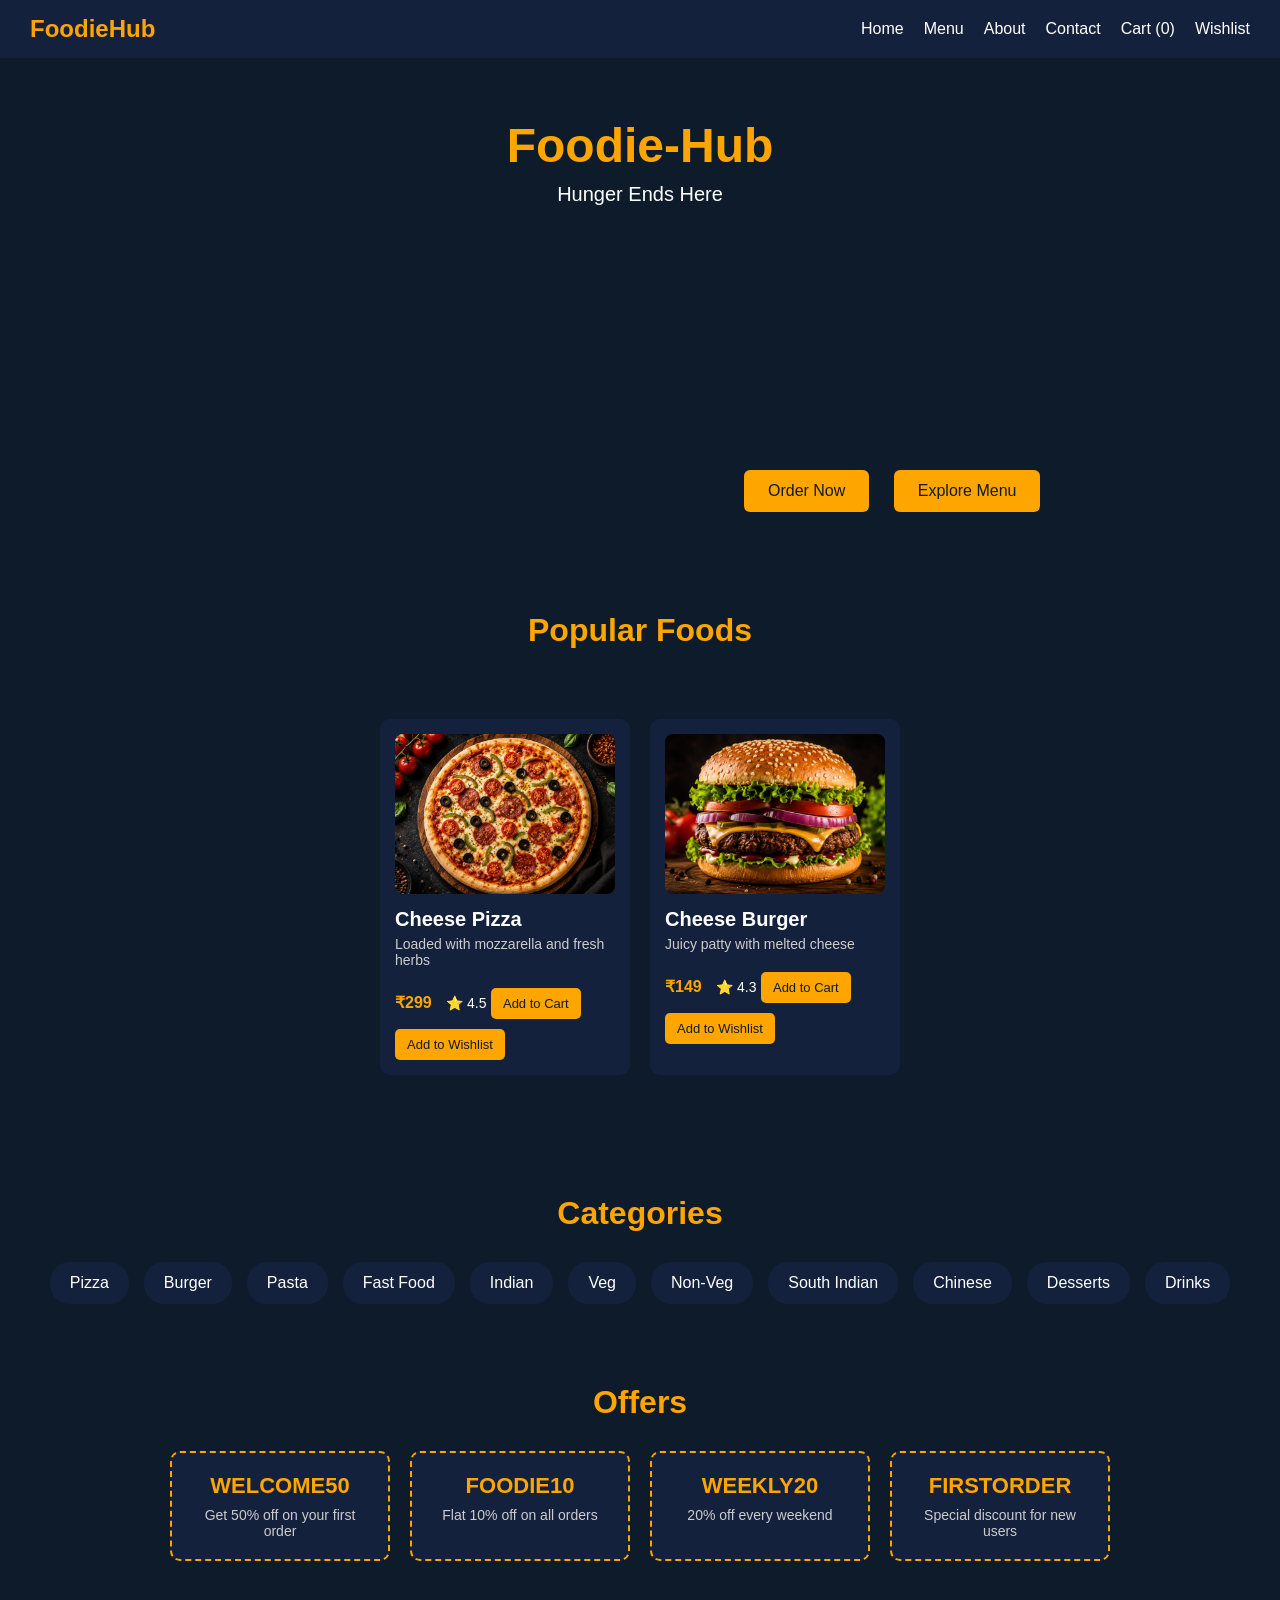
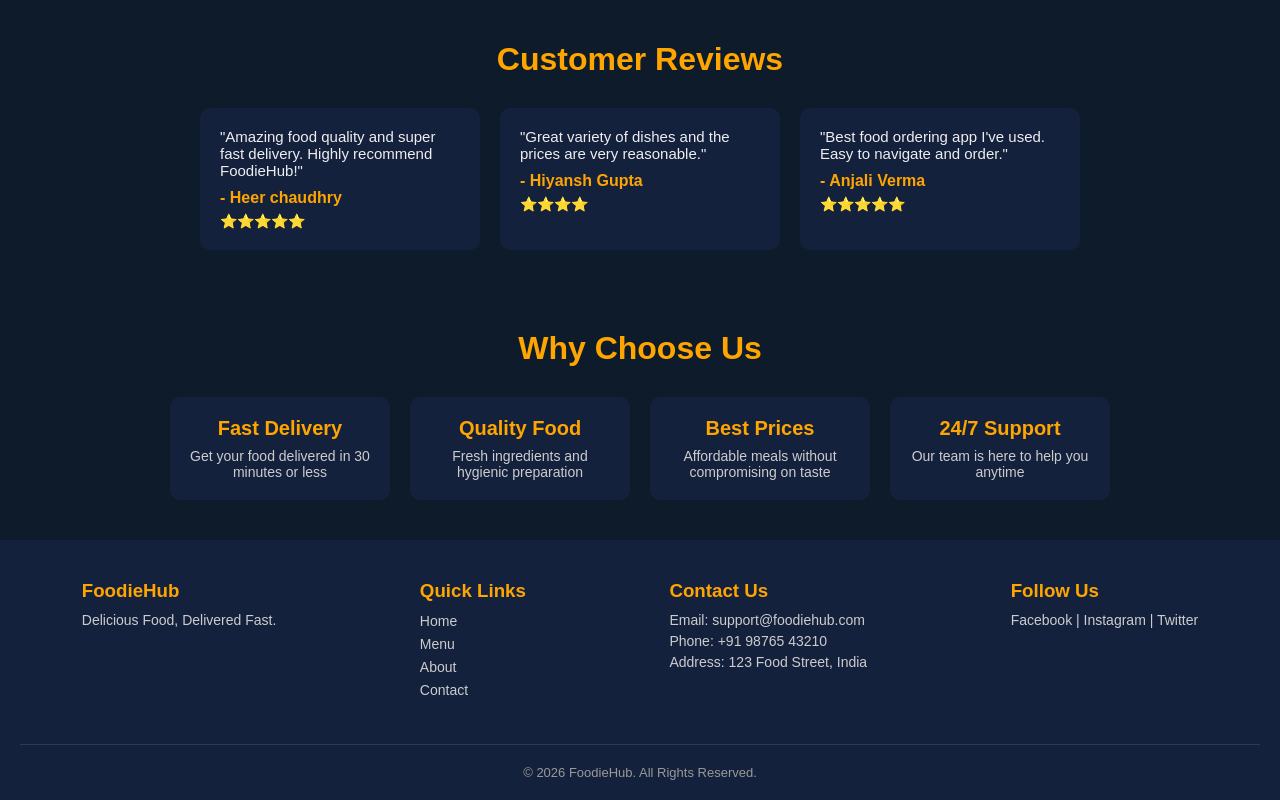
==== index.html @ 2cc599e1 "Initial FoodieHub website" ====
<!DOCTYPE html>
<html lang="en">
<head>
  <meta charset="UTF-8">
  <meta name="viewport" content="width=device-width, initial-scale=1.0">
  <title>Foodie-Hub</title>
  <link rel="stylesheet" href="style.css">
</head>
<body>
  <nav>
    <div class="logo">FoodieHub</div>
    <ul>
      <li><a href="index.html">Home</a></li>
      <li><a href="menu.html">Menu</a></li>
      <li><a href="about.html">About</a></li>
      <li><a href="contact.html">Contact</a></li>
      <li><a href="cart.html">Cart (<span id="cartCount">0</span>)</a></li>
      <li><a href="wishlist.html">Wishlist</a></li>
    </ul>
  </nav>

  <section class="hero">
    <h1>Foodie-Hub</h1>
    <p>Hunger Ends Here</p>
    <video src="images/hero-food.mp4" alt="Delicious food" autoplay muted loop></video>
    <button>Order Now</button>
    <button>Explore Menu</button>
  </section>

  <section class="popular-foods">
    <h2>Popular Foods</h2>
    <div class="food-cards">
      <div class="food-card">
        <img src="images/pizza.jpg" alt="Cheese Pizza">
        <h3>Cheese Pizza</h3>
        <p>Loaded with mozzarella and fresh herbs</p>
        <span class="price">₹299</span>
        <span class="rating">⭐ 4.5</span>
        <button>Add to Cart</button>
        <button>Add to Wishlist</button>
      </div>
      <div class="food-card">
        <img src="images/burger.jpg" alt="Cheese Burger">
        <h3>Cheese Burger</h3>
        <p>Juicy patty with melted cheese</p>
        <span class="price">₹149</span>
        <span class="rating">⭐ 4.3</span>
        <button>Add to Cart</button>
        <button>Add to Wishlist</button>
      </div>
    </div>
  </section>

  <section class="categories">
    <h2>Categories</h2>
    <div class="category-list">
      <div class="category-item">Pizza</div>
      <div class="category-item">Burger</div>
      <div class="category-item">Pasta</div>
      <div class="category-item">Fast Food</div>
      <div class="category-item">Indian</div>
      <div class="category-item">Veg</div>
      <div class="category-item">Non-Veg</div>
      <div class="category-item">South Indian</div>
      <div class="category-item">Chinese</div>
      <div class="category-item">Desserts</div>
      <div class="category-item">Drinks</div>
    </div>
  </section>

  <section class="offers">
    <h2>Offers</h2>
    <div class="offer-list">
      <div class="offer-item">
        <h3>WELCOME50</h3>
        <p>Get 50% off on your first order</p>
      </div>
      <div class="offer-item">
        <h3>FOODIE10</h3>
        <p>Flat 10% off on all orders</p>
      </div>
      <div class="offer-item">
        <h3>WEEKLY20</h3>
        <p>20% off every weekend</p>
      </div>
      <div class="offer-item">
        <h3>FIRSTORDER</h3>
        <p>Special discount for new users</p>
      </div>
    </div>
  </section>

  <section class="reviews">
    <h2>Customer Reviews</h2>
    <div class="review-list">
      <div class="review-item">
        <p>"Amazing food quality and super fast delivery. Highly recommend FoodieHub!"</p>
        <span class="reviewer-name">- Heer chaudhry</span>
        <span class="rating">⭐⭐⭐⭐⭐</span>
      </div>
      <div class="review-item">
        <p>"Great variety of dishes and the prices are very reasonable."</p>
        <span class="reviewer-name">- Hiyansh Gupta</span>
        <span class="rating">⭐⭐⭐⭐</span>
      </div>
      <div class="review-item">
        <p>"Best food ordering app I've used. Easy to navigate and order."</p>
        <span class="reviewer-name">- Anjali Verma</span>
        <span class="rating">⭐⭐⭐⭐⭐</span>
      </div>
    </div>
  </section>

  <section class="why-choose-us">
    <h2>Why Choose Us</h2>
    <div class="feature-list">
      <div class="feature-item">
        <h3>Fast Delivery</h3>
        <p>Get your food delivered in 30 minutes or less</p>
      </div>
      <div class="feature-item">
        <h3>Quality Food</h3>
        <p>Fresh ingredients and hygienic preparation</p>
      </div>
      <div class="feature-item">
        <h3>Best Prices</h3>
        <p>Affordable meals without compromising on taste</p>
      </div>
      <div class="feature-item">
        <h3>24/7 Support</h3>
        <p>Our team is here to help you anytime</p>
      </div>
    </div>
  </section>

  <footer>
    <div class="footer-section">
      <h3>FoodieHub</h3>
      <p>Delicious Food, Delivered Fast.</p>
    </div>
    <div class="footer-section">
      <h3>Quick Links</h3>
      <ul>
        <li><a href="index.html">Home</a></li>
        <li><a href="menu.html">Menu</a></li>
        <li><a href="about.html">About</a></li>
        <li><a href="contact.html">Contact</a></li>
      </ul>
    </div>
    <div class="footer-section">
      <h3>Contact Us</h3>
      <p>Email: support@foodiehub.com</p>
      <p>Phone: +91 98765 43210</p>
      <p>Address: 123 Food Street, India</p>
    </div>
    <div class="footer-section">
      <h3>Follow Us</h3>
      <p>Facebook | Instagram | Twitter</p>
    </div>
    <p class="copyright">© 2026 FoodieHub. All Rights Reserved.</p>
  </footer>
</body>
</html>
---- style.css ----
* {
  margin: 0;
  padding: 0;
  box-sizing: border-box;
  font-family: Arial, sans-serif;
}

body {
  background-color: #0d1b2a;
  color: white;
}

nav {
  display: flex;
  justify-content: space-between;
  align-items: center;
  background-color: #14213d;
  padding: 15px 30px;
}

nav .logo {
  font-size: 24px;
  font-weight: bold;
  color: orange;
}

nav ul {
  display: flex;
  list-style: none;
  gap: 20px;
}

nav ul li a {
  color: white;
  text-decoration: none;
  font-size: 16px;
}

nav ul li a:hover {
  color: orange;
}

.hero {
  text-align: center;
  padding: 60px 20px;
}

.hero h1 {
  font-size: 48px;
  color: orange;
  margin-bottom: 10px;
}

.hero p {
  font-size: 20px;
  margin-bottom: 20px;
}

.hero video {
  width: 100%;
  max-width: 500px;
  border-radius: 10px;
  margin-bottom: 20px;
}

.hero button {
  background-color: orange;
  color: #0d1b2a;
  border: none;
  padding: 12px 24px;
  margin: 0 10px;
  font-size: 16px;
  border-radius: 6px;
  cursor: pointer;
  transition: 0.3s;
}

.hero button:hover {
  background-color: white;
}

.food-cards {
  display: flex;
  justify-content: center;
  gap: 20px;
  padding: 40px 20px;
}

.popular-foods {
  padding: 40px 20px;
  text-align: center;
}

.popular-foods h2 {
  font-size: 32px;
  color: orange;
  margin-bottom: 30px;
}

.food-cards {
  display: flex;
  flex-wrap: wrap;
  justify-content: center;
  gap: 20px;
}

.food-card {
  background-color: #14213d;
  border-radius: 10px;
  padding: 15px;
  width: 250px;
  text-align: left;
  transition: 0.3s;
}

.food-card:hover {
  transform: translateY(-5px);
  box-shadow: 0 8px 20px rgba(0, 0, 0, 0.4);
}

.food-card img {
  width: 100%;
  height: 160px;
  object-fit: cover;
  border-radius: 8px;
  margin-bottom: 10px;
}

.food-card h3 {
  font-size: 20px;
  margin-bottom: 5px;
}

.food-card p {
  font-size: 14px;
  color: #cccccc;
  margin-bottom: 10px;
}

.food-card .price {
  font-weight: bold;
  color: orange;
  margin-right: 10px;
}

.food-card .rating {
  font-size: 14px;
}

.food-card button {
  background-color: orange;
  color: #0d1b2a;
  border: none;
  padding: 8px 12px;
  margin-top: 10px;
  margin-right: 5px;
  border-radius: 5px;
  cursor: pointer;
  font-size: 13px;
  transition: 0.3s;
}

.food-card button:hover {
  background-color: white;
}

.categories {
  padding: 40px 20px;
  text-align: center;
}

.categories h2 {
  font-size: 32px;
  color: orange;
  margin-bottom: 30px;
}

.category-list {
  display: flex;
  flex-wrap: wrap;
  justify-content: center;
  gap: 15px;
}

.category-item {
  background-color: #14213d;
  padding: 12px 20px;
  border-radius: 20px;
  cursor: pointer;
  transition: 0.3s;
}

.category-item:hover {
  background-color: orange;
  color: #0d1b2a;
}

.offers {
  padding: 40px 20px;
  text-align: center;
}

.offers h2 {
  font-size: 32px;
  color: orange;
  margin-bottom: 30px;
}

.offer-list {
  display: flex;
  flex-wrap: wrap;
  justify-content: center;
  gap: 20px;
}

.offer-item {
  background-color: #14213d;
  border: 2px dashed orange;
  border-radius: 10px;
  padding: 20px;
  width: 220px;
}

.offer-item h3 {
  color: orange;
  font-size: 22px;
  margin-bottom: 8px;
}

.offer-item p {
  font-size: 14px;
  color: #cccccc;
}

.reviews {
  padding: 40px 20px;
  text-align: center;
}

.reviews h2 {
  font-size: 32px;
  color: orange;
  margin-bottom: 30px;
}

.review-list {
  display: flex;
  flex-wrap: wrap;
  justify-content: center;
  gap: 20px;
}

.review-item {
  background-color: #14213d;
  border-radius: 10px;
  padding: 20px;
  width: 280px;
  text-align: left;
}

.review-item p {
  font-size: 15px;
  margin-bottom: 10px;
  color: #eeeeee;
}

.review-item .reviewer-name {
  display: block;
  font-weight: bold;
  color: orange;
  margin-bottom: 5px;
}

.review-item .rating {
  font-size: 14px;
}

.why-choose-us {
  padding: 40px 20px;
  text-align: center;
}

.why-choose-us h2 {
  font-size: 32px;
  color: orange;
  margin-bottom: 30px;
}

.feature-list {
  display: flex;
  flex-wrap: wrap;
  justify-content: center;
  gap: 20px;
}

.feature-item {
  background-color: #14213d;
  border-radius: 10px;
  padding: 20px;
  width: 220px;
}

.feature-item h3 {
  color: orange;
  font-size: 20px;
  margin-bottom: 8px;
}

.feature-item p {
  font-size: 14px;
  color: #cccccc;
}

footer {
  background-color: #14213d;
  padding: 40px 20px 20px;
  display: flex;
  flex-wrap: wrap;
  justify-content: space-around;
  gap: 20px;
}

.footer-section h3 {
  color: orange;
  margin-bottom: 10px;
}

.footer-section p {
  font-size: 14px;
  color: #cccccc;
  margin-bottom: 5px;
}

.footer-section ul {
  list-style: none;
}

.footer-section ul li {
  margin-bottom: 5px;
}

.footer-section ul li a {
  color: #cccccc;
  text-decoration: none;
  font-size: 14px;
}

.footer-section ul li a:hover {
  color: orange;
}

.copyright {
  width: 100%;
  text-align: center;
  padding-top: 20px;
  font-size: 13px;
  color: #999999;
  border-top: 1px solid #2a3a5a;
  margin-top: 20px;
}

footer {
  background-color: #14213d;
  padding: 40px 20px 20px;
  display: flex;
  flex-wrap: wrap;
  justify-content: space-around;
  gap: 20px;
}

.footer-section h3 {
  color: orange;
  margin-bottom: 10px;
}

.footer-section p {
  font-size: 14px;
  color: #cccccc;
  margin-bottom: 5px;
}

.footer-section ul {
  list-style: none;
}

.footer-section ul li {
  margin-bottom: 5px;
}

.footer-section ul li a {
  color: #cccccc;
  text-decoration: none;
  font-size: 14px;
}

.footer-section ul li a:hover {
  color: orange;
}

.copyright {
  width: 100%;
  text-align: center;
  padding-top: 20px;
  font-size: 13px;
  color: #999999;
  border-top: 1px solid #2a3a5a;
  margin-top: 20px;
}

.search-section {
  text-align: center;
  padding: 30px 20px 10px;
}

.search-section input {
  width: 100%;
  max-width: 400px;
  padding: 12px 20px;
  border: none;
  border-radius: 25px;
  font-size: 16px;
  background-color: #14213d;
  color: white;
}

.search-section input::placeholder {
  color: #aaaaaa;
}

.menu-categories {
  display: flex;
  flex-wrap: wrap;
  justify-content: center;
  gap: 12px;
  padding: 20px;
}

.category-btn {
  background-color: #14213d;
  color: white;
  border: none;
  padding: 10px 18px;
  border-radius: 20px;
  cursor: pointer;
  font-size: 14px;
  transition: 0.3s;
}

.category-btn:hover {
  background-color: orange;
  color: #0d1b2a;
}

.category-btn.active {
  background-color: orange;
  color: #0d1b2a;
}

.menu-foods {
  padding: 20px;
}
.cart-section {
  padding: 40px 20px;
}

.cart-section h2 {
  font-size: 32px;
  color: orange;
  text-align: center;
  margin-bottom: 30px;
}

.cart-items {
  display: flex;
  flex-direction: column;
  gap: 15px;
  max-width: 700px;
  margin: 0 auto;
}

.cart-item {
  background-color: #14213d;
  border-radius: 10px;
  padding: 15px;
  display: flex;
  align-items: center;
  gap: 15px;
}

.cart-item img {
  width: 80px;
  height: 80px;
  object-fit: cover;
  border-radius: 8px;
}

.cart-item h3 {
  font-size: 18px;
  margin-bottom: 5px;
}

.cart-item p {
  font-size: 14px;
  color: #cccccc;
}

.cart-summary {
  max-width: 700px;
  margin: 30px auto 0;
  background-color: #14213d;
  padding: 20px;
  border-radius: 10px;
}

.cart-summary p {
  font-size: 16px;
  margin-bottom: 10px;
}

.cart-summary button {
  background-color: orange;
  color: #0d1b2a;
  border: none;
  padding: 12px 24px;
  border-radius: 6px;
  font-size: 16px;
  cursor: pointer;
  margin-top: 10px;
  transition: 0.3s;
}

.cart-summary button:hover {
  background-color: white;
}
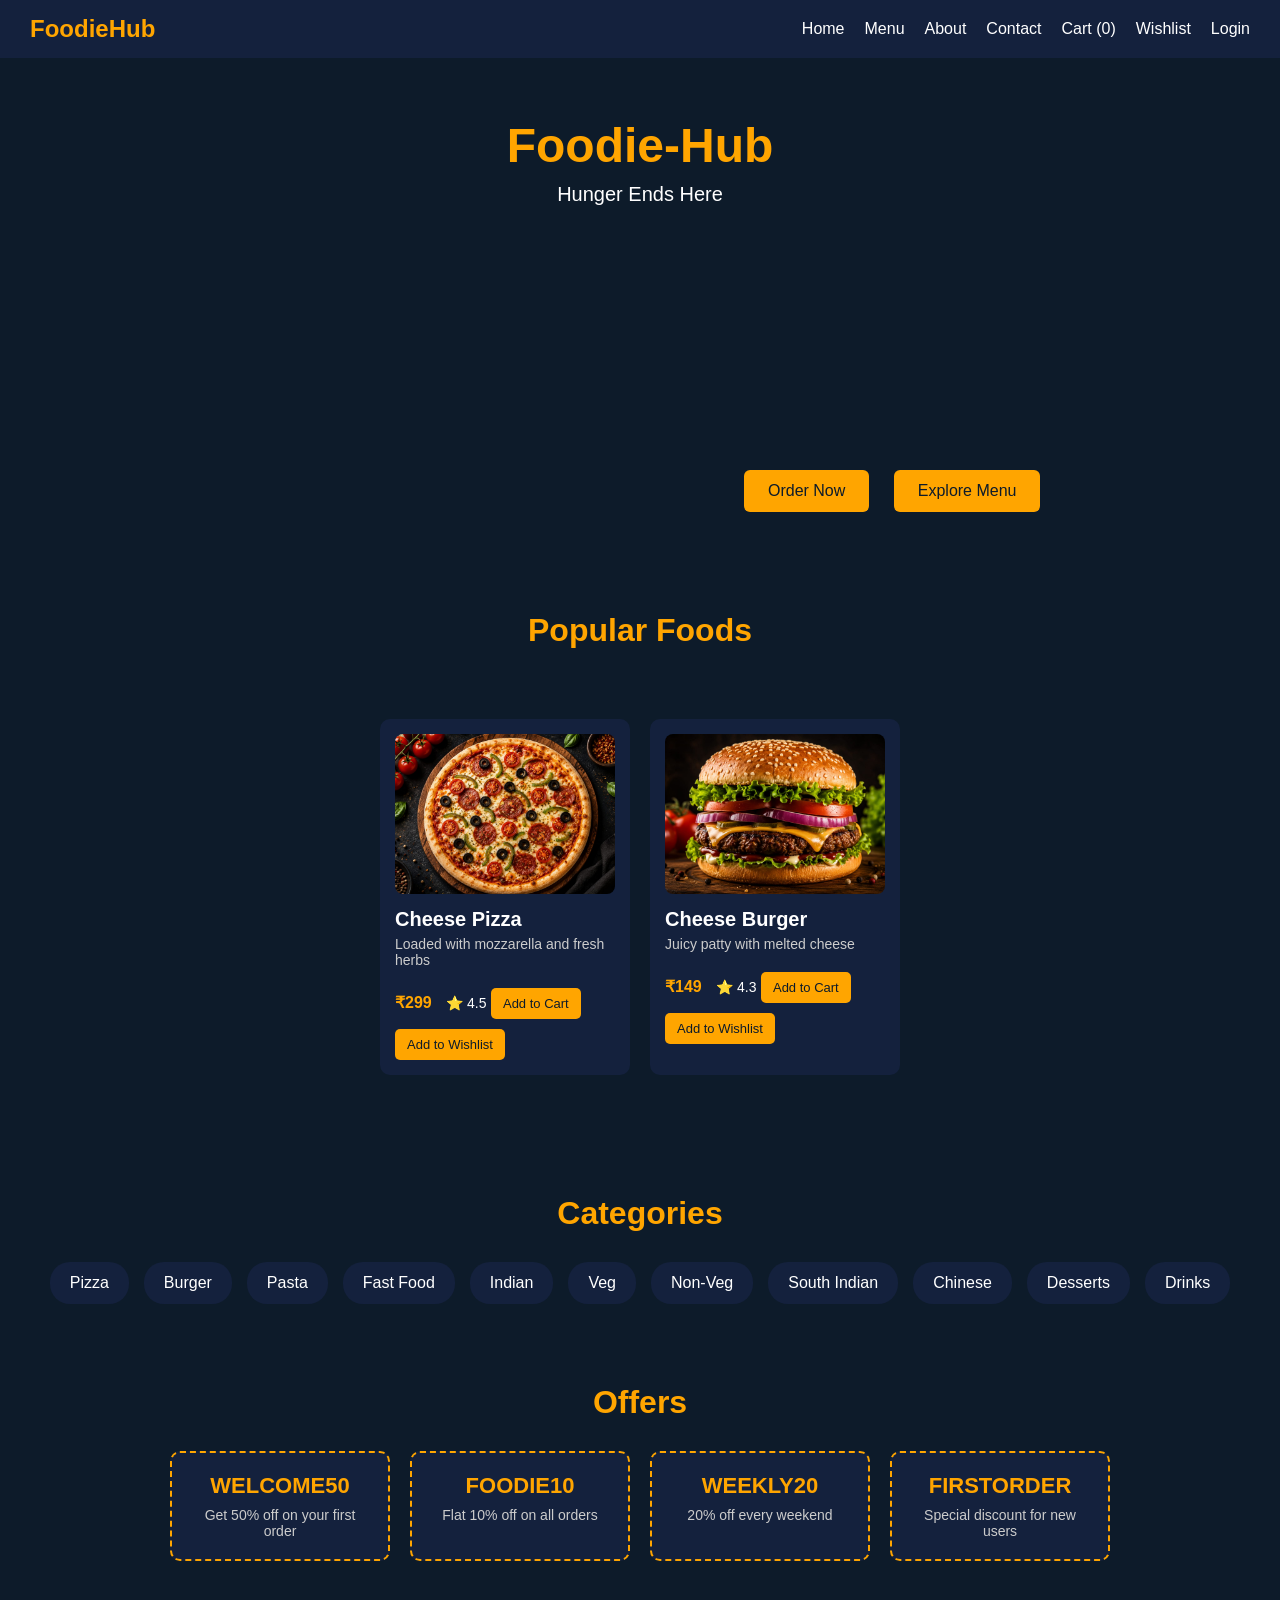
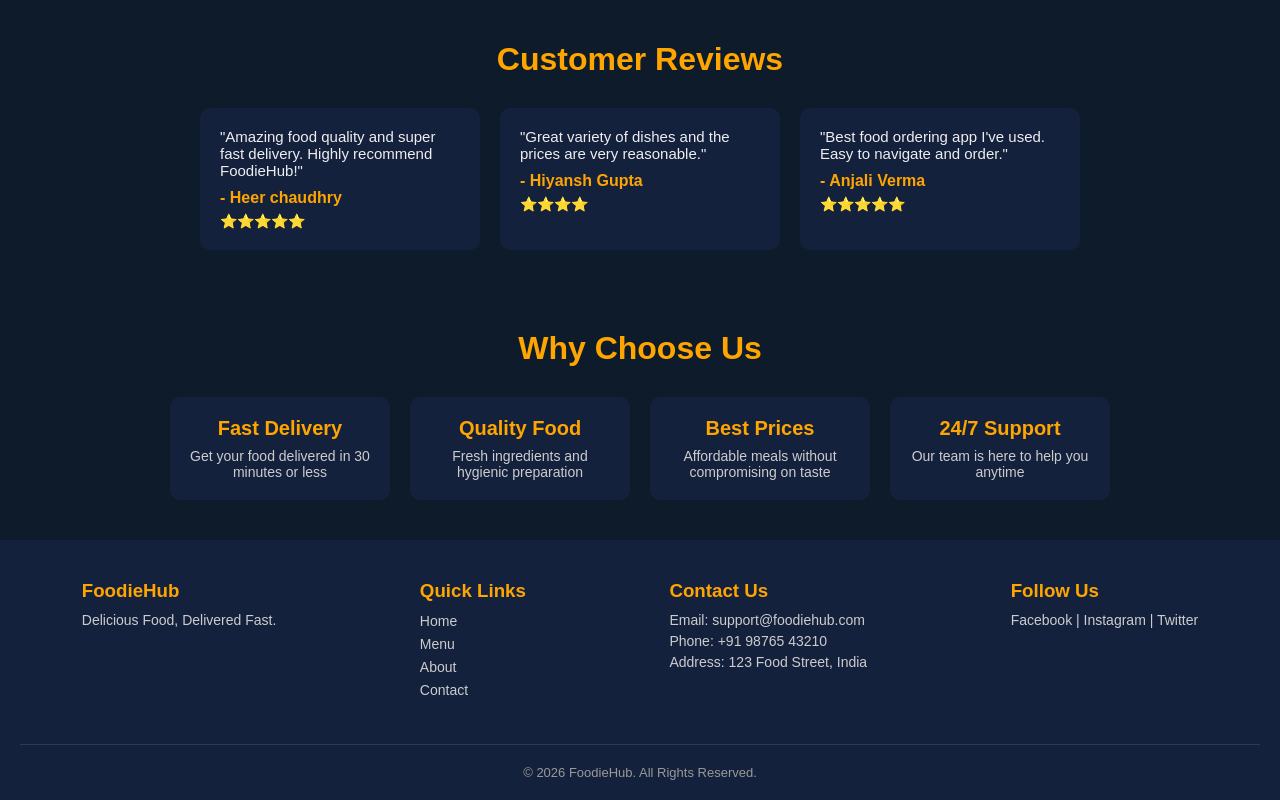
==== commit 1b5cf626: "Add new FoodieHub pages" ====
--- a/index.html
+++ b/index.html
@@ -16,6 +16,7 @@
       <li><a href="contact.html">Contact</a></li>
       <li><a href="cart.html">Cart (<span id="cartCount">0</span>)</a></li>
       <li><a href="wishlist.html">Wishlist</a></li>
+      <li id="authLink"><a href="login.html">Login</a></li>
     </ul>
   </nav>
 
--- a/style.css
+++ b/style.css
@@ -531,4 +531,68 @@
 
 .cart-summary button:hover {
   background-color: white;
+}
+.auth-section {
+  max-width: 400px;
+  margin: 60px auto;
+  padding: 30px;
+  background-color: #14213d;
+  border-radius: 10px;
+  text-align: center;
+}
+
+.auth-section h2 {
+  color: orange;
+  font-size: 28px;
+  margin-bottom: 25px;
+}
+
+.auth-section form {
+  display: flex;
+  flex-direction: column;
+  gap: 15px;
+}
+
+.auth-section input {
+  padding: 12px 15px;
+  border: none;
+  border-radius: 6px;
+  font-size: 15px;
+  background-color: #0d1b2a;
+  color: white;
+}
+
+.auth-section input::placeholder {
+  color: #aaaaaa;
+}
+
+.auth-section button {
+  background-color: orange;
+  color: #0d1b2a;
+  border: none;
+  padding: 12px;
+  border-radius: 6px;
+  font-size: 16px;
+  cursor: pointer;
+  font-weight: bold;
+  transition: 0.3s;
+}
+
+.auth-section button:hover {
+  background-color: white;
+}
+
+.auth-section p {
+  margin-top: 20px;
+  font-size: 14px;
+  color: #cccccc;
+}
+
+.auth-section p a {
+  color: orange;
+  text-decoration: none;
+}
+
+.auth-section p a:hover {
+  text-decoration: underline;
 }
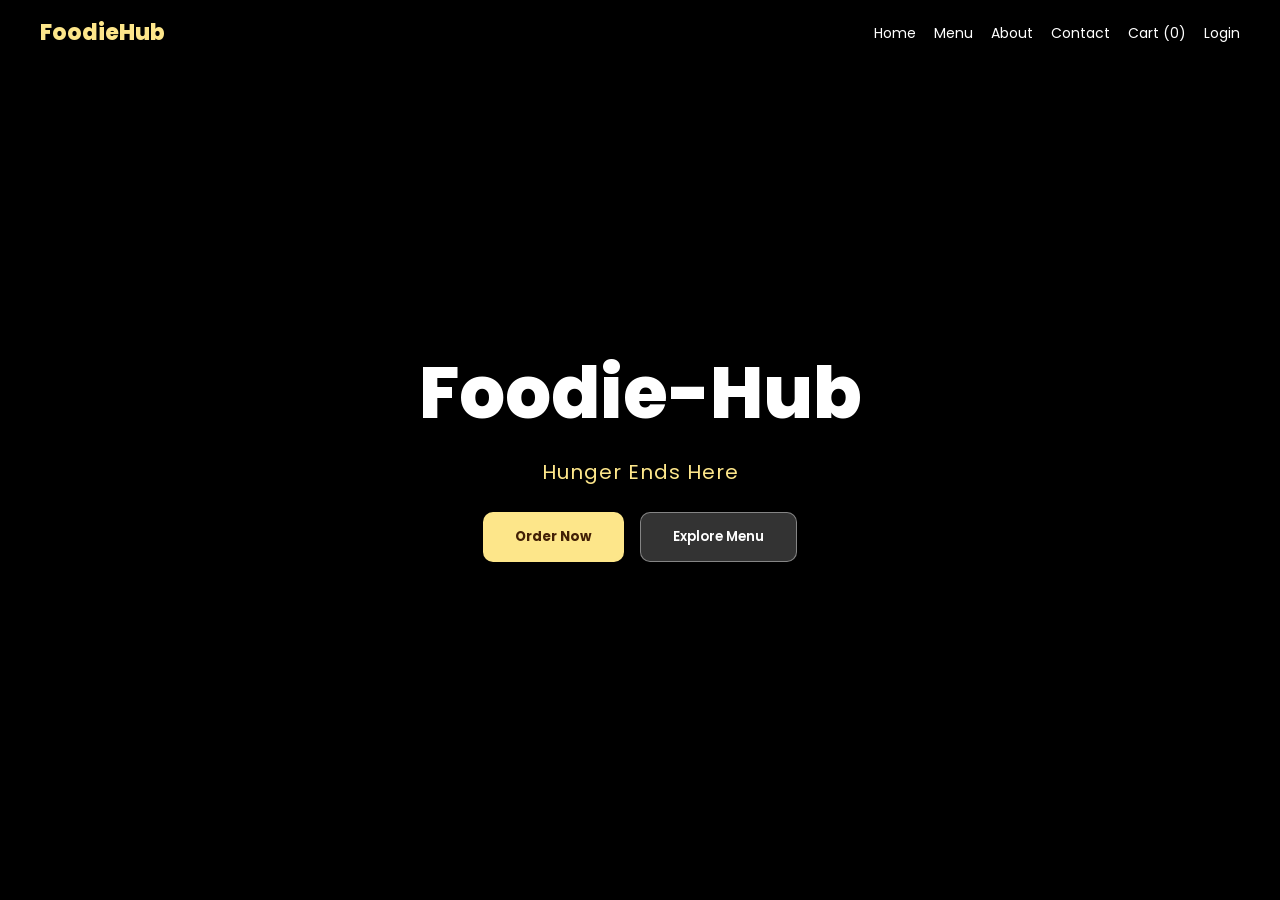
==== commit 4462d0d4: "Initial FoodieHub website" ====
--- a/index.html
+++ b/index.html
@@ -4,7 +4,80 @@
   <meta charset="UTF-8">
   <meta name="viewport" content="width=device-width, initial-scale=1.0">
   <title>Foodie-Hub</title>
-  <link rel="stylesheet" href="style.css">
+  <style>
+    @import url('https://fonts.googleapis.com/css2?family=Poppins:wght@600;800&display=swap');
+    *{margin:0;padding:0;box-sizing:border-box;font-family:'Poppins',sans-serif}
+    body{background:#000;overflow-x:hidden}
+
+    nav{
+      position:fixed;top:0;left:0;width:100%;z-index:1000;
+      display:flex;justify-content:space-between;align-items:center;
+      padding:16px 40px;background:rgba(0,0,0,0.4);backdrop-filter:blur(12px);
+    }
+    .logo{font-weight:800;font-size:22px;color:#fde68a}
+    nav ul{display:flex;gap:18px;list-style:none}
+    nav ul a{color:#fff;text-decoration:none;font-size:14px}
+
+    .hero{
+      height:100vh;
+      width:100vw;
+      position:relative;
+      overflow:hidden;
+      display:flex;
+      align-items:center;
+      justify-content:center;
+      background:#000;
+    }
+    .hero-video{
+      position:absolute;
+      top:0;left:0;
+      width:100%;
+      height:100%;
+      object-fit:cover;
+    }
+    .hero-overlay{
+      position:absolute;top:0;left:0;width:100%;height:100%;
+      background: rgba(0,0,0,0.45);
+      z-index:2;
+    }
+    .hero-content{
+      position:relative;z-index:3;text-align:center;
+    }
+    .hero-content h1{
+      font-size:72px;font-weight:800;color:#fff;
+      text-shadow:0 5px 20px rgba(0,0,0,0.8);
+    }
+    .hero-content 
+    p{
+      font-size:20px;
+      color:#fde68a;
+      margin:10px 0 25px;
+      letter-spacing:1px
+    }
+    .hero-btns
+    {
+      display:flex;
+      gap:16px;
+      justify-content:center
+    }
+    .btn-gold
+    {
+      background:#fde68a;color:#422006;
+      padding:14px 32px;
+      border-radius:10px;
+      border:none;
+      font-weight:700;
+      cursor:pointer
+    }
+    .btn-glass
+    {
+      background:rgba(255,255,255,0.2);
+      color:#fff;
+      padding:14px 32px;
+      border-radius:10px;
+      border:1px solid rgba(255,255,255,0.4);backdrop-filter:blur(10px);font-weight:600;cursor:pointer
+    }
+  </style>
 </head>
 <body>
   <nav>
@@ -14,151 +87,29 @@
       <li><a href="menu.html">Menu</a></li>
       <li><a href="about.html">About</a></li>
       <li><a href="contact.html">Contact</a></li>
-      <li><a href="cart.html">Cart (<span id="cartCount">0</span>)</a></li>
-      <li><a href="wishlist.html">Wishlist</a></li>
-      <li id="authLink"><a href="login.html">Login</a></li>
+      <li><a href="cart.html">Cart (0)</a></li>
+      <li><a href="login.html">Login</a></li>
     </ul>
   </nav>
 
   <section class="hero">
-    <h1>Foodie-Hub</h1>
-    <p>Hunger Ends Here</p>
-    <video src="images/hero-food.mp4" alt="Delicious food" autoplay muted loop></video>
-    <button>Order Now</button>
-    <button>Explore Menu</button>
-  </section>
+    <video class="hero-video" autoplay muted loop playsinline>
+      <source src="images/hero.mp4" type="video/mp4">
+    </video>
+    <div class="hero-overlay"></div>
+    <div class="hero-content">
+      <h1>Foodie-Hub</h1>
+      <p>Hunger Ends Here</p>
+      <div class="hero-btns">
+      <button class="btn-gold" onclick="window.location.href='menu.html'">
+  Order Now
+</button>
 
-  <section class="popular-foods">
-    <h2>Popular Foods</h2>
-    <div class="food-cards">
-      <div class="food-card">
-        <img src="images/pizza.jpg" alt="Cheese Pizza">
-        <h3>Cheese Pizza</h3>
-        <p>Loaded with mozzarella and fresh herbs</p>
-        <span class="price">₹299</span>
-        <span class="rating">⭐ 4.5</span>
-        <button>Add to Cart</button>
-        <button>Add to Wishlist</button>
-      </div>
-      <div class="food-card">
-        <img src="images/burger.jpg" alt="Cheese Burger">
-        <h3>Cheese Burger</h3>
-        <p>Juicy patty with melted cheese</p>
-        <span class="price">₹149</span>
-        <span class="rating">⭐ 4.3</span>
-        <button>Add to Cart</button>
-        <button>Add to Wishlist</button>
+<button class="btn-glass" onclick="window.location.href='menu.html'">
+  Explore Menu
+</button>
       </div>
     </div>
   </section>
-
-  <section class="categories">
-    <h2>Categories</h2>
-    <div class="category-list">
-      <div class="category-item">Pizza</div>
-      <div class="category-item">Burger</div>
-      <div class="category-item">Pasta</div>
-      <div class="category-item">Fast Food</div>
-      <div class="category-item">Indian</div>
-      <div class="category-item">Veg</div>
-      <div class="category-item">Non-Veg</div>
-      <div class="category-item">South Indian</div>
-      <div class="category-item">Chinese</div>
-      <div class="category-item">Desserts</div>
-      <div class="category-item">Drinks</div>
-    </div>
-  </section>
-
-  <section class="offers">
-    <h2>Offers</h2>
-    <div class="offer-list">
-      <div class="offer-item">
-        <h3>WELCOME50</h3>
-        <p>Get 50% off on your first order</p>
-      </div>
-      <div class="offer-item">
-        <h3>FOODIE10</h3>
-        <p>Flat 10% off on all orders</p>
-      </div>
-      <div class="offer-item">
-        <h3>WEEKLY20</h3>
-        <p>20% off every weekend</p>
-      </div>
-      <div class="offer-item">
-        <h3>FIRSTORDER</h3>
-        <p>Special discount for new users</p>
-      </div>
-    </div>
-  </section>
-
-  <section class="reviews">
-    <h2>Customer Reviews</h2>
-    <div class="review-list">
-      <div class="review-item">
-        <p>"Amazing food quality and super fast delivery. Highly recommend FoodieHub!"</p>
-        <span class="reviewer-name">- Heer chaudhry</span>
-        <span class="rating">⭐⭐⭐⭐⭐</span>
-      </div>
-      <div class="review-item">
-        <p>"Great variety of dishes and the prices are very reasonable."</p>
-        <span class="reviewer-name">- Hiyansh Gupta</span>
-        <span class="rating">⭐⭐⭐⭐</span>
-      </div>
-      <div class="review-item">
-        <p>"Best food ordering app I've used. Easy to navigate and order."</p>
-        <span class="reviewer-name">- Anjali Verma</span>
-        <span class="rating">⭐⭐⭐⭐⭐</span>
-      </div>
-    </div>
-  </section>
-
-  <section class="why-choose-us">
-    <h2>Why Choose Us</h2>
-    <div class="feature-list">
-      <div class="feature-item">
-        <h3>Fast Delivery</h3>
-        <p>Get your food delivered in 30 minutes or less</p>
-      </div>
-      <div class="feature-item">
-        <h3>Quality Food</h3>
-        <p>Fresh ingredients and hygienic preparation</p>
-      </div>
-      <div class="feature-item">
-        <h3>Best Prices</h3>
-        <p>Affordable meals without compromising on taste</p>
-      </div>
-      <div class="feature-item">
-        <h3>24/7 Support</h3>
-        <p>Our team is here to help you anytime</p>
-      </div>
-    </div>
-  </section>
-
-  <footer>
-    <div class="footer-section">
-      <h3>FoodieHub</h3>
-      <p>Delicious Food, Delivered Fast.</p>
-    </div>
-    <div class="footer-section">
-      <h3>Quick Links</h3>
-      <ul>
-        <li><a href="index.html">Home</a></li>
-        <li><a href="menu.html">Menu</a></li>
-        <li><a href="about.html">About</a></li>
-        <li><a href="contact.html">Contact</a></li>
-      </ul>
-    </div>
-    <div class="footer-section">
-      <h3>Contact Us</h3>
-      <p>Email: support@foodiehub.com</p>
-      <p>Phone: +91 98765 43210</p>
-      <p>Address: 123 Food Street, India</p>
-    </div>
-    <div class="footer-section">
-      <h3>Follow Us</h3>
-      <p>Facebook | Instagram | Twitter</p>
-    </div>
-    <p class="copyright">© 2026 FoodieHub. All Rights Reserved.</p>
-  </footer>
 </body>
-</html>+</html>
